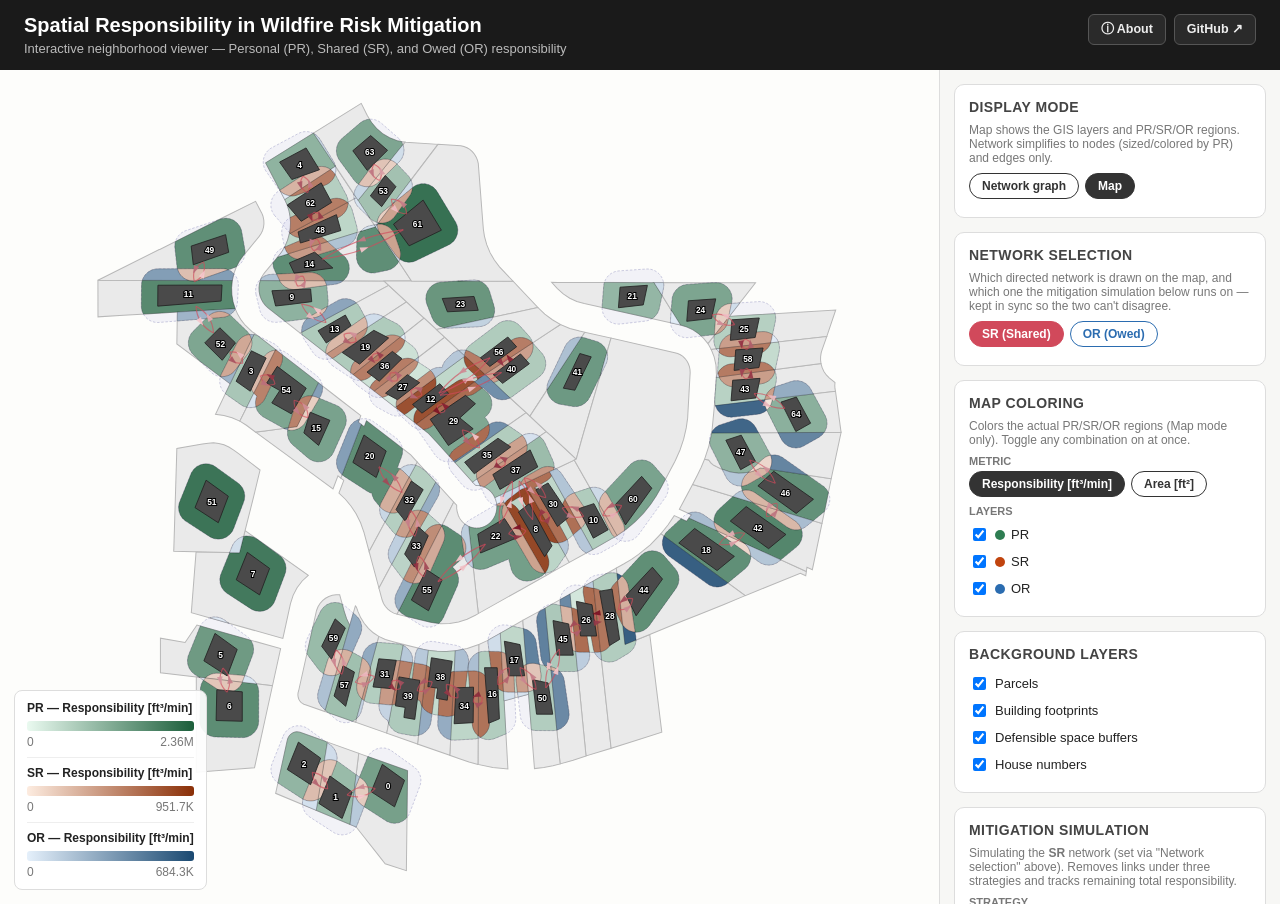
==== docs/index.html @ 60c295e4 "Add interactive PR/SR/OR neighborhood viewer and publish via GitHub Pages - visualization/: HTML/CSS" ====
<!DOCTYPE html>
<html lang="en">
<head>
<meta charset="UTF-8">
<meta name="viewport" content="width=device-width, initial-scale=1, maximum-scale=1">
<title>Spatial Responsibility — Interactive Neighborhood Viewer</title>
<link rel="stylesheet" href="styles.css">
</head>
<body>
<header>
  <div class="header-text">
    <h1>Spatial Responsibility in Wildfire Risk Mitigation</h1>
    <p class="subtitle">Interactive neighborhood viewer &mdash; Personal (PR), Shared (SR), and Owed (OR) responsibility</p>
  </div>
  <div class="header-links">
    <button id="about-btn" class="header-btn">&#9432; About</button>
    <a href="https://github.com/minhokim93/spatial-responsibility" target="_blank" rel="noopener" class="header-btn">GitHub &#8599;</a>
  </div>
</header>

<div id="about-modal" class="modal-overlay hidden">
  <div class="modal-card">
    <button id="about-close" class="popup-close" aria-label="Close">&times;</button>
    <h2>About this viewer</h2>
    <p>This tool visualizes three spatial responsibility metrics for wildfire defensible-space mitigation in a single wildland-urban-interface neighborhood:</p>
    <ul>
      <li><b class="pr-label">PR &mdash; Personal Responsibility</b>: the part of a homeowner's own defensible space that lies on their own parcel and doesn't overlap any neighbor's defensible space.</li>
      <li><b class="sr-label">SR &mdash; Shared Responsibility</b>: area where two neighbors' defensible space buffers overlap, attributed to whichever parcel the overlap physically sits on.</li>
      <li><b class="or-label">OR &mdash; Owed Responsibility</b>: area on a homeowner's own parcel that is only reachable by a neighbor's defensible space buffer (not their own) &mdash; mitigation the homeowner owes because a neighbor's buffer happens to reach their land. Directed edges point toward whoever owes.</li>
    </ul>
    <p>Each metric is reported both as raw geometric <b>area [ft&sup2;]</b> and as area-weighted <b>responsibility [ft&sup3;/min]</b> (area &times; mean wildfire hazard).</p>
    <p><b>How to use it:</b></p>
    <ul>
      <li><b>View</b>: switch between the full GIS map (parcels, buildings, defensible-space buffers, PR/SR/OR region shapes) and a simplified network graph.</li>
      <li><b>Active network</b>: choose SR or OR &mdash; controls both which directed links are drawn and which network the mitigation simulation runs on.</li>
      <li><b>Choropleth layers</b>: toggle PR/SR/OR region shading on or off independently, and switch between area and responsibility units.</li>
      <li>Click any building or node to see its stats and highlight its SR/OR connections.</li>
      <li><b>Mitigation simulation</b>: pick a strategy (random, localized, targeted) and drag the slider to progressively remove links, tracking remaining total responsibility and active sub-networks.</li>
    </ul>
    <p class="citation">Kim, M., Raine, H., Radke, J., &amp; Gonz&aacute;lez, M. C. <i>A Network Approach to Mapping Responsibility in Wildfire Risk Mitigation.</i></p>
  </div>
</div>

<main>
  <section id="map-panel">
    <svg id="map" viewBox="0 0 1000 1000" preserveAspectRatio="xMidYMid meet">
      <!-- Bottom -> top paint order: base GIS, then region fills, then
           buildings/nodes, then links ON TOP of nodes (arrowheads drawn as
           small triangles at each arc's midpoint, not SVG markers, so they
           can be positioned mid-curve), then the click highlight (always
           topmost), then optional house-number labels. -->
      <g id="layer-parcels"></g>
      <g id="layer-ds"></g>
      <g id="layer-regions"></g>
      <g id="layer-buildings"></g>
      <g id="layer-network-nodes"></g>
      <g id="layer-sr-links"></g>
      <g id="layer-or-links"></g>
      <g id="layer-highlight-links"></g>
      <g id="layer-labels"></g>
    </svg>

    <div id="selection-popup" class="hidden">
      <button id="clear-selection" class="popup-close" aria-label="Close">&times;</button>
      <div class="sel-id">House <span id="sel-id"></span></div>
      <table class="stat-table">
        <thead><tr><th></th><th>Area [ft&sup2;]</th><th>Resp. [ft&sup3;/min]</th></tr></thead>
        <tbody>
          <tr><td class="pr-label">PR</td><td id="sel-pr-area"></td><td id="sel-pr-resp"></td></tr>
          <tr><td class="sr-label">SR</td><td id="sel-sr-area"></td><td id="sel-sr-resp"></td></tr>
          <tr><td class="or-label">OR</td><td id="sel-or-area"></td><td id="sel-or-resp"></td></tr>
        </tbody>
      </table>
      <div class="conn-summary">
        <div><span class="swatch" style="background:#d1495b"></span> SR: <span id="sel-sr-in">0</span> in / <span id="sel-sr-out">0</span> out</div>
        <div><span class="swatch" style="background:#2b6cb0"></span> OR: <span id="sel-or-in">0</span> owed to / <span id="sel-or-out">0</span> owed by</div>
      </div>
      <button id="clear-selection-btn" class="clear-btn">Clear selection</button>
    </div>

    <div id="legend"></div>
    <div id="tooltip" class="hidden"></div>
  </section>

  <aside id="sidebar">

    <div class="panel">
      <h2>Display mode</h2>
      <p class="hint">Map shows the GIS layers and PR/SR/OR regions. Network simplifies to nodes (sized/colored by PR) and edges only.</p>
      <div class="pill-row" data-group="view-mode">
        <button class="pill view-pill" data-view="network" style="--pill-color:#333">Network graph</button>
        <button class="pill view-pill active" data-view="map" style="--pill-color:#333">Map</button>
      </div>
    </div>

    <div class="panel">
      <h2>Network selection</h2>
      <p class="hint">Which directed network is drawn on the map, and which one the mitigation simulation below runs on &mdash; kept in sync so the two can't disagree.</p>
      <div class="pill-row" data-group="active-network">
        <button class="pill network-pill" data-network="SR" style="--pill-color:#d1495b">SR (Shared)</button>
        <button class="pill network-pill" data-network="OR" style="--pill-color:#2b6cb0">OR (Owed)</button>
      </div>
    </div>

    <div class="panel">
      <h2>Map coloring</h2>
      <p class="hint">Colors the actual PR/SR/OR regions (Map mode only). Toggle any combination on at once.</p>
      <div class="row-label">Metric</div>
      <div class="pill-row" data-group="choropleth-mode">
        <button class="pill mode-pill active" data-mode="resp" style="--pill-color:#333">Responsibility [ft&sup3;/min]</button>
        <button class="pill mode-pill" data-mode="area" style="--pill-color:#333">Area [ft&sup2;]</button>
      </div>
      <div class="row-label">Layers</div>
      <label class="toggle"><input type="checkbox" class="layer-toggle" data-layer="PR" checked><span class="swatch" style="background:#2e7d52"></span> PR</label>
      <label class="toggle"><input type="checkbox" class="layer-toggle" data-layer="SR" checked><span class="swatch" style="background:#c1440e"></span> SR</label>
      <label class="toggle"><input type="checkbox" class="layer-toggle" data-layer="OR" checked><span class="swatch" style="background:#2b6cb0"></span> OR</label>
    </div>

    <div class="panel">
      <h2>Background layers</h2>
      <label class="toggle"><input type="checkbox" id="toggle-parcels" checked> Parcels</label>
      <label class="toggle"><input type="checkbox" id="toggle-buildings" checked> Building footprints</label>
      <label class="toggle"><input type="checkbox" id="toggle-ds" checked> Defensible space buffers</label>
      <label class="toggle"><input type="checkbox" id="toggle-labels" checked> House numbers</label>
    </div>

    <div class="panel">
      <h2>Mitigation simulation</h2>
      <p class="hint">Simulating the <b><span id="sim-network-label">SR</span></b> network (set via "Network selection" above). Removes links under three strategies and tracks remaining total responsibility.</p>
      <div class="row-label">Strategy</div>
      <div class="pill-row" data-group="sim-strategy">
        <button class="pill sim-pill" data-strategy="random" style="--pill-color:#555">Random</button>
        <button class="pill sim-pill" data-strategy="localized" style="--pill-color:#555">Localized</button>
        <button class="pill sim-pill" data-strategy="targeted" style="--pill-color:#555">Targeted</button>
      </div>

      <div class="slider-row">
        <input type="range" id="sim-slider" min="0" max="100" value="0" step="1">
        <span id="sim-slider-label">0%</span>
      </div>
      <div class="sim-buttons">
        <button id="sim-play">&#9654; Play</button>
        <button id="sim-reset">&#8635; Reset</button>
      </div>
      <div class="sim-stats">
        <div>Links removed: <span id="sim-links-removed">0</span> / <span id="sim-links-total">0</span></div>
        <div>Remaining total: <span id="sim-remaining-pct">100.0%</span></div>
        <div>Active sub-networks: <span id="sim-active-subnets">0</span></div>
      </div>
    </div>

  </aside>
</main>

<script src="data.js"></script>
<script src="app.js"></script>
</body>
</html>
---- docs/styles.css ----
:root {
  --pr-color: #2e7d52;
  --sr-color: #c1440e;
  --or-color: #2b6cb0;
  --sr-link: #d1495b;
  --or-link: #2b6cb0;
  --bg: #f7f7f5;
  --panel-bg: #ffffff;
  --border: #ddd;
  --text: #222;
  --text-muted: #777;
}

* { box-sizing: border-box; }

body {
  margin: 0;
  font-family: -apple-system, BlinkMacSystemFont, "Segoe UI", Helvetica, Arial, sans-serif;
  background: var(--bg);
  color: var(--text);
}

header {
  padding: 14px 24px;
  background: #1a1a1a;
  color: white;
  display: flex;
  align-items: flex-start;
  justify-content: space-between;
  gap: 16px;
}
header h1 { margin: 0; font-size: 20px; }
header .subtitle { margin: 4px 0 0; font-size: 13px; color: #bbb; }

.header-links {
  display: flex;
  gap: 8px;
  flex-shrink: 0;
}
.header-btn {
  border: 1px solid #555;
  background: #2a2a2a;
  color: #eee;
  border-radius: 6px;
  padding: 6px 12px;
  font-size: 12.5px;
  font-weight: 600;
  cursor: pointer;
  text-decoration: none;
  white-space: nowrap;
}
.header-btn:hover { background: #3a3a3a; }

.modal-overlay {
  position: fixed;
  inset: 0;
  background: rgba(0,0,0,0.5);
  display: flex;
  align-items: center;
  justify-content: center;
  z-index: 100;
}
.modal-overlay.hidden { display: none; }
.modal-card {
  position: relative;
  background: white;
  color: var(--text);
  border-radius: 12px;
  padding: 26px 30px;
  max-width: 560px;
  max-height: 80vh;
  overflow-y: auto;
  box-shadow: 0 10px 40px rgba(0,0,0,0.3);
}
.modal-card h2 { margin-top: 0; }
.modal-card ul { padding-left: 20px; margin: 8px 0 16px; }
.modal-card li { margin-bottom: 6px; font-size: 13.5px; line-height: 1.5; }
.modal-card p { font-size: 13.5px; line-height: 1.5; }
.modal-card .citation { font-size: 12px; color: var(--text-muted); font-style: italic; border-top: 1px solid #eee; padding-top: 12px; margin-top: 16px; }
.modal-card .popup-close { font-size: 22px; }

main {
  display: flex;
  height: calc(100vh - 66px);
}

#map-panel {
  flex: 1;
  position: relative;
  background: #fdfdfb;
  border-right: 1px solid var(--border);
  overflow: hidden;
}

#map {
  width: 100%;
  height: 100%;
  display: block;
}

.parcel-shape {
  fill: #eaeaea;
  stroke: #b8b8b8;
  stroke-width: 1.2;
  pointer-events: none;
}

.ds-shape {
  fill: rgba(120, 120, 200, 0.08);
  stroke: rgba(90, 90, 160, 0.35);
  stroke-width: 1;
  stroke-dasharray: 3 2;
  pointer-events: none;
}

.region-shape {
  stroke: rgba(0,0,0,0.35);
  stroke-width: 0.6;
  pointer-events: none;
}

.network-node {
  stroke: #1b1b1b;
  stroke-width: 1.2;
  cursor: pointer;
  transition: stroke-width 0.15s ease;
}
.network-node:hover { stroke: #ff3b30; stroke-width: 2.5; }
.network-node.selected { stroke: #ff3b30; stroke-width: 3; }
.network-node.neighbor { stroke: #ff9500; stroke-width: 2.5; }

.building-shape {
  fill: #4a4a4a;
  stroke: #222;
  stroke-width: 1;
  cursor: pointer;
  transition: fill 0.15s ease, stroke-width 0.15s ease;
}
.building-shape:hover {
  stroke: #ff3b30;
  stroke-width: 2.5;
}
.building-shape.selected {
  stroke: #ff3b30;
  stroke-width: 3;
}
.building-shape.neighbor {
  stroke: #ff9500;
  stroke-width: 2.5;
}

.link-line {
  stroke-width: 1.4;
  fill: none;
  opacity: 0.65;
  pointer-events: none;
}
.link-line.sr { stroke: var(--sr-link); }
.link-line.or { stroke: var(--or-link); }
.link-line.removed { display: none; }

.link-arrowhead {
  opacity: 0.9;
  pointer-events: none;
}
.link-arrowhead.removed { display: none; }

/* Network view: links become the focal element, drawn thicker and more opaque
   so the graph structure is legible without the GIS layers competing for attention. */
#map.mode-network .link-line {
  stroke-width: 2.4;
  opacity: 0.85;
}
#map.mode-network .link-arrowhead { opacity: 1; }

.house-label {
  font-size: 10px;
  font-weight: 700;
  fill: #fff;
  stroke: #000;
  stroke-width: 2.5px;
  paint-order: stroke fill;
  pointer-events: none;
  user-select: none;
}
.house-label.hidden { display: none; }

.link-highlight {
  stroke: #ff3b30;
  stroke-width: 2.6;
  fill: none;
  opacity: 0.95;
  pointer-events: none;
}

#legend {
  position: absolute;
  left: 14px;
  bottom: 14px;
  background: rgba(255,255,255,0.92);
  border: 1px solid var(--border);
  border-radius: 8px;
  padding: 10px 12px;
  font-size: 12px;
  min-width: 160px;
  max-width: 230px;
}
#legend .legend-block + .legend-block { margin-top: 8px; padding-top: 8px; border-top: 1px solid #eee; }
#legend .legend-title { font-weight: 600; margin-bottom: 6px; }
#legend .legend-bar {
  height: 10px;
  border-radius: 3px;
  margin: 4px 0;
}
#legend .legend-range { display: flex; justify-content: space-between; color: var(--text-muted); }

#selection-popup {
  position: absolute;
  left: 14px;
  top: 14px;
  background: rgba(255,255,255,0.97);
  border: 1px solid var(--border);
  border-radius: 10px;
  padding: 12px 14px;
  font-size: 12.5px;
  min-width: 220px;
  max-width: 260px;
  box-shadow: 0 4px 14px rgba(0,0,0,0.12);
  z-index: 15;
}
.popup-close {
  position: absolute;
  top: 6px;
  right: 8px;
  border: none;
  background: none;
  font-size: 18px;
  line-height: 1;
  cursor: pointer;
  color: var(--text-muted);
  padding: 2px 4px;
}
.popup-close:hover { color: #222; }

#tooltip {
  position: absolute;
  pointer-events: none;
  background: rgba(20,20,20,0.92);
  color: white;
  padding: 6px 9px;
  border-radius: 6px;
  font-size: 12px;
  line-height: 1.4;
  z-index: 20;
}
#tooltip.hidden { display: none; }

#sidebar {
  width: 340px;
  overflow-y: auto;
  padding: 14px;
  background: var(--bg);
}

.panel {
  background: var(--panel-bg);
  border: 1px solid var(--border);
  border-radius: 10px;
  padding: 14px;
  margin-bottom: 14px;
}
.panel h2 {
  font-size: 14px;
  margin: 0 0 8px;
  text-transform: uppercase;
  letter-spacing: 0.03em;
  color: #444;
}
.hint { font-size: 12px; color: var(--text-muted); margin: 0 0 8px; }

.group-label, .row-label {
  font-size: 11px;
  font-weight: 600;
  color: var(--text-muted);
  margin: 8px 0 4px;
  text-transform: uppercase;
}

.pill-row {
  display: flex;
  gap: 6px;
  flex-wrap: wrap;
  margin-bottom: 4px;
}

.pill {
  border: 1.5px solid var(--pill-color, #888);
  color: var(--pill-color, #444);
  background: white;
  border-radius: 999px;
  padding: 5px 12px;
  font-size: 12px;
  font-weight: 600;
  cursor: pointer;
  transition: all 0.12s ease;
}
.pill:hover { background: color-mix(in srgb, var(--pill-color, #888) 12%, white); }
.pill.active {
  background: var(--pill-color, #888);
  color: white;
}
.pill-none {
  margin-top: 6px;
  --pill-color: #888;
}

.toggle {
  display: flex;
  align-items: center;
  gap: 6px;
  font-size: 13px;
  padding: 4px 0;
  cursor: pointer;
}
.swatch {
  display: inline-block;
  width: 10px;
  height: 10px;
  border-radius: 50%;
}

.sel-id { font-weight: 700; font-size: 15px; margin-bottom: 8px; }
.stat-table {
  width: 100%;
  border-collapse: collapse;
  font-size: 12.5px;
  margin-bottom: 10px;
}
.stat-table th, .stat-table td {
  padding: 4px 6px;
  text-align: right;
  border-bottom: 1px solid #eee;
}
.stat-table th:first-child, .stat-table td:first-child { text-align: left; }
.pr-label { color: var(--pr-color); font-weight: 700; }
.sr-label { color: var(--sr-color); font-weight: 700; }
.or-label { color: var(--or-color); font-weight: 700; }

.conn-summary { font-size: 12.5px; display: flex; flex-direction: column; gap: 4px; margin-bottom: 10px; }

#sim-play, #sim-reset, .clear-btn {
  border: 1px solid var(--border);
  background: #f0f0ee;
  border-radius: 6px;
  padding: 6px 10px;
  font-size: 12.5px;
  cursor: pointer;
}
#sim-play:hover, #sim-reset:hover, .clear-btn:hover { background: #e6e6e2; }
.clear-btn { width: 100%; margin-top: 4px; }

.slider-row {
  display: flex;
  align-items: center;
  gap: 10px;
  margin: 10px 0 8px;
}
.slider-row input[type=range] { flex: 1; }
#sim-slider-label { font-size: 12.5px; font-weight: 600; width: 42px; text-align: right; }

.sim-buttons { display: flex; gap: 8px; margin-bottom: 10px; }

.sim-stats {
  font-size: 12.5px;
  display: flex;
  flex-direction: column;
  gap: 3px;
  background: #f6f6f3;
  border-radius: 6px;
  padding: 8px 10px;
}

.hidden { display: none !important; }

/* ------------------------------------------------------------------
   Mobile: stack the map above the controls instead of a side-by-side
   layout, give the map a fixed viewport-relative height so it doesn't
   collapse, and let the page itself scroll rather than clipping the
   sidebar. Popup/legend/modal shrink to fit a narrow screen.
   ------------------------------------------------------------------ */
@media (max-width: 820px) {
  header {
    flex-direction: column;
    align-items: flex-start;
    gap: 8px;
    padding: 12px 16px;
  }
  header h1 { font-size: 17px; }
  .header-links { align-self: stretch; }
  .header-btn { flex: 1; text-align: center; }

  main {
    flex-direction: column;
    height: auto;
  }

  #map-panel {
    flex: none;
    width: 100%;
    height: 58vh;
    min-height: 320px;
    border-right: none;
    border-bottom: 1px solid var(--border);
  }

  #sidebar {
    width: 100%;
    max-height: none;
    overflow-y: visible;
    padding: 12px;
  }

  #selection-popup {
    left: 8px;
    top: 8px;
    right: 8px;
    max-width: none;
    padding: 10px 12px;
    font-size: 12px;
  }

  #legend {
    left: 8px;
    bottom: 8px;
    max-width: 45vw;
    padding: 8px 10px;
    font-size: 11px;
  }

  .modal-card {
    max-width: 92vw;
    max-height: 85vh;
    padding: 20px 18px;
  }

  /* Slightly larger tap targets */
  .pill { padding: 8px 13px; }
  .toggle { padding: 7px 0; font-size: 14px; }
  .toggle input[type="checkbox"] { width: 18px; height: 18px; }
}
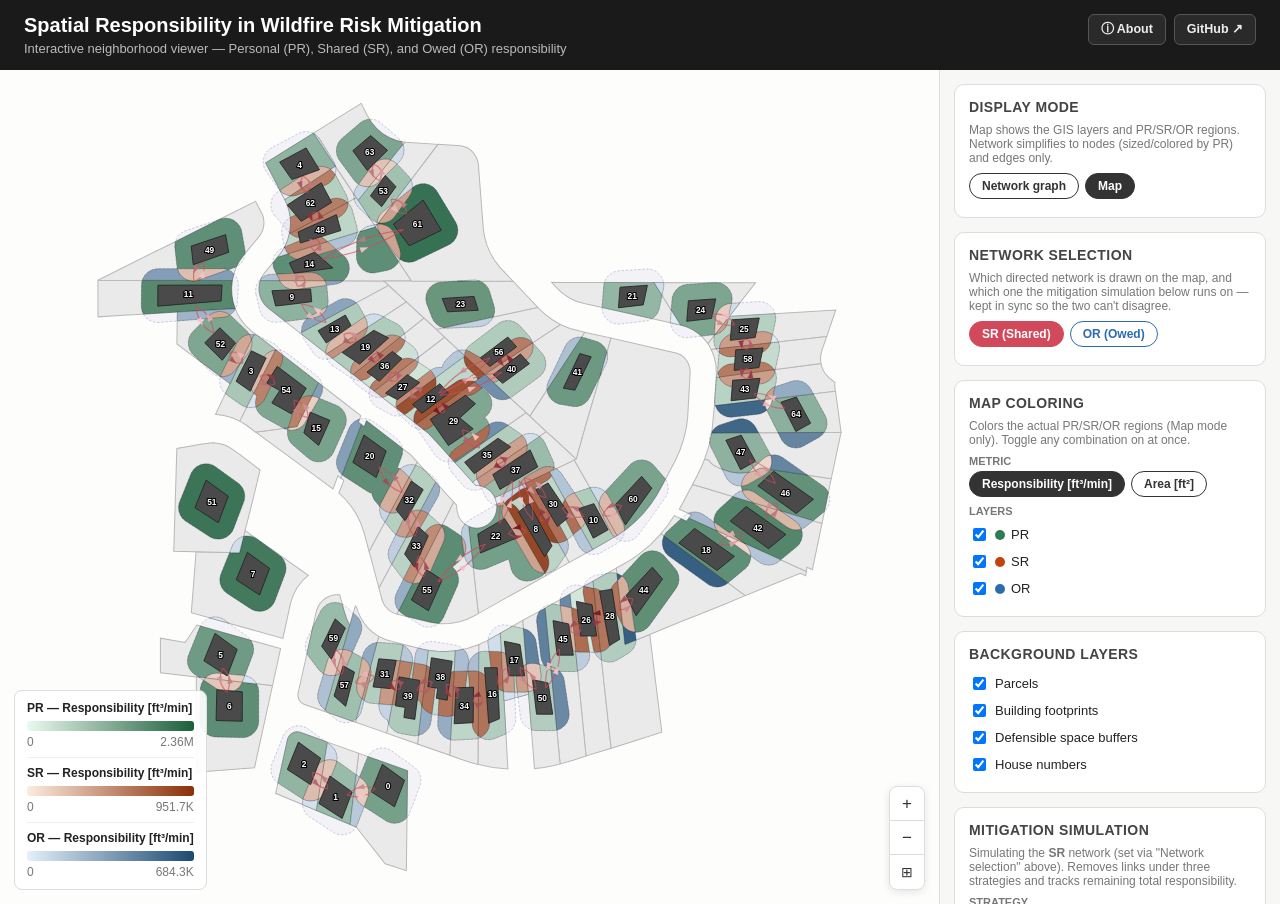
==== commit 9ecb4240: "Add zoom/pan controls and tighten mobile panel sizing - Wheel zoom (toward cursor), drag pan, pinch-" ====
--- a/docs/index.html
+++ b/docs/index.html
@@ -44,21 +44,32 @@
 <main>
   <section id="map-panel">
     <svg id="map" viewBox="0 0 1000 1000" preserveAspectRatio="xMidYMid meet">
-      <!-- Bottom -> top paint order: base GIS, then region fills, then
-           buildings/nodes, then links ON TOP of nodes (arrowheads drawn as
-           small triangles at each arc's midpoint, not SVG markers, so they
-           can be positioned mid-curve), then the click highlight (always
-           topmost), then optional house-number labels. -->
-      <g id="layer-parcels"></g>
-      <g id="layer-ds"></g>
-      <g id="layer-regions"></g>
-      <g id="layer-buildings"></g>
-      <g id="layer-network-nodes"></g>
-      <g id="layer-sr-links"></g>
-      <g id="layer-or-links"></g>
-      <g id="layer-highlight-links"></g>
-      <g id="layer-labels"></g>
+      <!-- #viewport carries the pan/zoom transform; every rendering function
+           still draws into the fixed 0-1000 coordinate space untouched, so
+           zoom/pan needed no changes anywhere else. -->
+      <g id="viewport">
+        <!-- Bottom -> top paint order: base GIS, then region fills, then
+             buildings/nodes, then links ON TOP of nodes (arrowheads drawn as
+             small triangles at each arc's midpoint, not SVG markers, so they
+             can be positioned mid-curve), then the click highlight (always
+             topmost), then optional house-number labels. -->
+        <g id="layer-parcels"></g>
+        <g id="layer-ds"></g>
+        <g id="layer-regions"></g>
+        <g id="layer-buildings"></g>
+        <g id="layer-network-nodes"></g>
+        <g id="layer-sr-links"></g>
+        <g id="layer-or-links"></g>
+        <g id="layer-highlight-links"></g>
+        <g id="layer-labels"></g>
+      </g>
     </svg>
+
+    <div id="zoom-controls">
+      <button id="zoom-in" aria-label="Zoom in">+</button>
+      <button id="zoom-out" aria-label="Zoom out">&minus;</button>
+      <button id="zoom-reset" aria-label="Reset view">&#8862;</button>
+    </div>
 
     <div id="selection-popup" class="hidden">
       <button id="clear-selection" class="popup-close" aria-label="Close">&times;</button>
--- a/docs/styles.css
+++ b/docs/styles.css
@@ -96,7 +96,38 @@
   width: 100%;
   height: 100%;
   display: block;
-}
+  touch-action: none; /* we handle pan/pinch-zoom ourselves */
+  cursor: grab;
+}
+#map.panning { cursor: grabbing; }
+
+#zoom-controls {
+  position: absolute;
+  right: 14px;
+  bottom: 14px;
+  display: flex;
+  flex-direction: column;
+  background: rgba(255,255,255,0.92);
+  border: 1px solid var(--border);
+  border-radius: 8px;
+  overflow: hidden;
+  box-shadow: 0 2px 8px rgba(0,0,0,0.1);
+  z-index: 15;
+}
+#zoom-controls button {
+  width: 34px;
+  height: 34px;
+  border: none;
+  background: none;
+  border-bottom: 1px solid var(--border);
+  font-size: 17px;
+  line-height: 1;
+  cursor: pointer;
+  color: #333;
+}
+#zoom-controls button:last-child { border-bottom: none; }
+#zoom-controls button:hover { background: #f0f0ee; }
+#zoom-reset { font-size: 14px !important; }
 
 .parcel-shape {
   fill: #eaeaea;
@@ -421,21 +452,40 @@
   }
 
   #selection-popup {
-    left: 8px;
-    top: 8px;
-    right: 8px;
-    max-width: none;
-    padding: 10px 12px;
-    font-size: 12px;
-  }
+    left: 6px;
+    top: 6px;
+    right: auto;
+    min-width: 0;
+    width: 45vw;
+    max-width: 190px;
+    max-height: 46vh;
+    overflow-y: auto;
+    padding: 8px 9px 6px;
+    font-size: 10.5px;
+  }
+  #selection-popup .sel-id { font-size: 12px; margin-bottom: 5px; }
+  #selection-popup .stat-table { font-size: 10px; margin-bottom: 6px; }
+  #selection-popup .stat-table th, #selection-popup .stat-table td { padding: 2px 3px; }
+  #selection-popup .conn-summary { font-size: 10px; gap: 2px; margin-bottom: 6px; }
+  #selection-popup .clear-btn { padding: 4px 8px; font-size: 10.5px; }
+  #selection-popup .popup-close { font-size: 15px; top: 3px; right: 4px; }
 
   #legend {
-    left: 8px;
-    bottom: 8px;
-    max-width: 45vw;
-    padding: 8px 10px;
-    font-size: 11px;
-  }
+    left: 6px;
+    bottom: 6px;
+    width: 34vw;
+    max-width: 130px;
+    max-height: 30vh;
+    overflow-y: auto;
+    padding: 6px 8px;
+    font-size: 9.5px;
+  }
+  #legend .legend-block + .legend-block { margin-top: 5px; padding-top: 5px; }
+  #legend .legend-title { margin-bottom: 3px; line-height: 1.25; }
+  #legend .legend-bar { height: 7px; margin: 2px 0; }
+
+  #zoom-controls { right: 8px; bottom: 6px; }
+  #zoom-controls button { width: 28px; height: 28px; font-size: 15px; }
 
   .modal-card {
     max-width: 92vw;
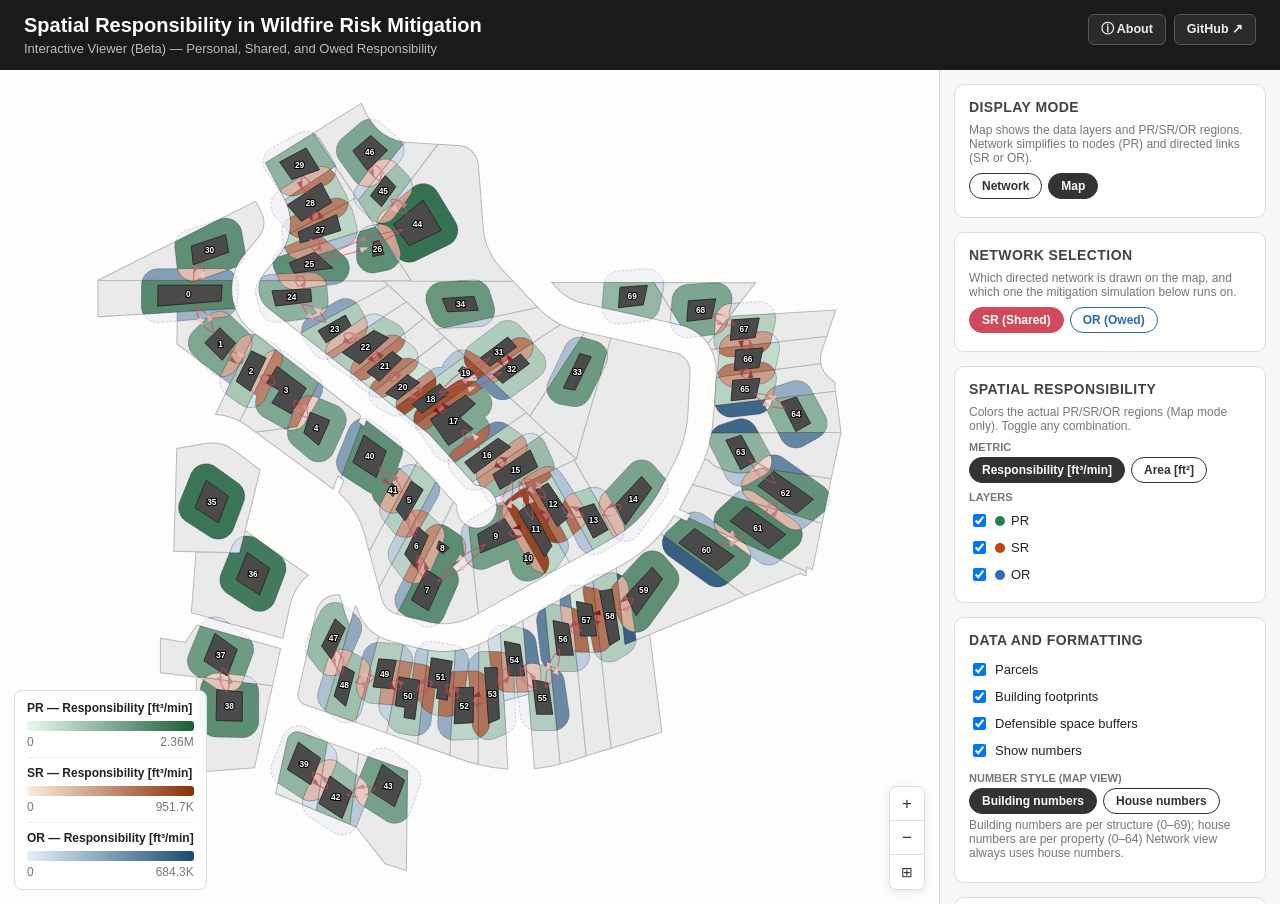
==== commit b9625442: "Show all 70 buildings individually and add building/house number toggle - export_data.py now exports" ====
--- a/docs/index.html
+++ b/docs/index.html
@@ -3,14 +3,14 @@
 <head>
 <meta charset="UTF-8">
 <meta name="viewport" content="width=device-width, initial-scale=1, maximum-scale=1">
-<title>Spatial Responsibility — Interactive Neighborhood Viewer</title>
+<title>Spatial Responsibility — Interactive Viewer (Beta)</title>
 <link rel="stylesheet" href="styles.css">
 </head>
 <body>
 <header>
   <div class="header-text">
     <h1>Spatial Responsibility in Wildfire Risk Mitigation</h1>
-    <p class="subtitle">Interactive neighborhood viewer &mdash; Personal (PR), Shared (SR), and Owed (OR) responsibility</p>
+    <p class="subtitle">Interactive Viewer (Beta) &mdash; Personal, Shared, and Owed Responsibility</p>
   </div>
   <div class="header-links">
     <button id="about-btn" class="header-btn">&#9432; About</button>
@@ -22,18 +22,18 @@
   <div class="modal-card">
     <button id="about-close" class="popup-close" aria-label="Close">&times;</button>
     <h2>About this viewer</h2>
-    <p>This tool visualizes three spatial responsibility metrics for wildfire defensible-space mitigation in a single wildland-urban-interface neighborhood:</p>
+    <p>This tool visualizes spatial responsibility metrics for wildfire defensible space mitigation in a demonstration neighborhood. We assume defensible spaces can overlap property boundaries as 30-ft buffers (Zones 0 and 1 combined). We also use rate of spread (ROS) as a proxy of wildfire hazard to calculate responsibility values in our study. To note however, the responsibility metric is agnostic to the metric. Users can apply other risk metrics of their choice:</p>
     <ul>
-      <li><b class="pr-label">PR &mdash; Personal Responsibility</b>: the part of a homeowner's own defensible space that lies on their own parcel and doesn't overlap any neighbor's defensible space.</li>
-      <li><b class="sr-label">SR &mdash; Shared Responsibility</b>: area where two neighbors' defensible space buffers overlap, attributed to whichever parcel the overlap physically sits on.</li>
-      <li><b class="or-label">OR &mdash; Owed Responsibility</b>: area on a homeowner's own parcel that is only reachable by a neighbor's defensible space buffer (not their own) &mdash; mitigation the homeowner owes because a neighbor's buffer happens to reach their land. Directed edges point toward whoever owes.</li>
+      <li><b class="pr-label">PR &mdash; Personal Responsibility</b>: Region of homeowner's own defensible space that lies on their own parcel and doesn't overlap any neighbor's defensible space.</li>
+      <li><b class="sr-label">SR &mdash; Shared Responsibility</b>: Region where two neighbors' defensible space buffers overlap, attributed to whichever parcel the overlap lies on.</li>
+      <li><b class="or-label">OR &mdash; Owed Responsibility</b>: Region where homeowner's defensible space overlaps with neighbor's parcel, but not their defensible space (Directed links point toward whoever owes).</li>
     </ul>
-    <p>Each metric is reported both as raw geometric <b>area [ft&sup2;]</b> and as area-weighted <b>responsibility [ft&sup3;/min]</b> (area &times; mean wildfire hazard).</p>
+    <p>Each metric is reported both as <b>area [ft&sup2;]</b> and as area-weighted <b>responsibility [ft&sup3;/min]</b> (area &times; mean wildfire hazard).</p>
     <p><b>How to use it:</b></p>
     <ul>
-      <li><b>View</b>: switch between the full GIS map (parcels, buildings, defensible-space buffers, PR/SR/OR region shapes) and a simplified network graph.</li>
+      <li><b>View</b>: switch between the full neighborhood map (parcels, buildings, defensible-space buffers, PR/SR/OR region shapes) and a simplified directed network.</li>
       <li><b>Active network</b>: choose SR or OR &mdash; controls both which directed links are drawn and which network the mitigation simulation runs on.</li>
-      <li><b>Choropleth layers</b>: toggle PR/SR/OR region shading on or off independently, and switch between area and responsibility units.</li>
+      <li><b>Spatial responsibility</b>: toggle PR/SR/OR region shading on or off independently, and switch between area and responsibility units.</li>
       <li>Click any building or node to see its stats and highlight its SR/OR connections.</li>
       <li><b>Mitigation simulation</b>: pick a strategy (random, localized, targeted) and drag the slider to progressively remove links, tracking remaining total responsibility and active sub-networks.</li>
     </ul>
@@ -61,7 +61,15 @@
         <g id="layer-sr-links"></g>
         <g id="layer-or-links"></g>
         <g id="layer-highlight-links"></g>
-        <g id="layer-labels"></g>
+        <g id="layer-labels">
+          <!-- Two separate label sets, only one shown at a time: node labels
+               (65, one per network node -- correct for Network view, where
+               only 65 circles exist) and building labels (70, one per raw
+               footprint -- correct for Map view, where all 70 structures are
+               drawn and a shared node's two buildings need distinct numbers). -->
+          <g id="layer-node-labels"></g>
+          <g id="layer-building-labels"></g>
+        </g>
       </g>
     </svg>
 
@@ -97,16 +105,16 @@
 
     <div class="panel">
       <h2>Display mode</h2>
-      <p class="hint">Map shows the GIS layers and PR/SR/OR regions. Network simplifies to nodes (sized/colored by PR) and edges only.</p>
+      <p class="hint">Map shows the data layers and PR/SR/OR regions. Network simplifies to nodes (PR) and directed links (SR or OR).</p>
       <div class="pill-row" data-group="view-mode">
-        <button class="pill view-pill" data-view="network" style="--pill-color:#333">Network graph</button>
+        <button class="pill view-pill" data-view="network" style="--pill-color:#333">Network</button>
         <button class="pill view-pill active" data-view="map" style="--pill-color:#333">Map</button>
       </div>
     </div>
 
     <div class="panel">
       <h2>Network selection</h2>
-      <p class="hint">Which directed network is drawn on the map, and which one the mitigation simulation below runs on &mdash; kept in sync so the two can't disagree.</p>
+      <p class="hint">Which directed network is drawn on the map, and which one the mitigation simulation below runs on.</p>
       <div class="pill-row" data-group="active-network">
         <button class="pill network-pill" data-network="SR" style="--pill-color:#d1495b">SR (Shared)</button>
         <button class="pill network-pill" data-network="OR" style="--pill-color:#2b6cb0">OR (Owed)</button>
@@ -114,8 +122,8 @@
     </div>
 
     <div class="panel">
-      <h2>Map coloring</h2>
-      <p class="hint">Colors the actual PR/SR/OR regions (Map mode only). Toggle any combination on at once.</p>
+      <h2>Spatial Responsibility</h2>
+      <p class="hint">Colors the actual PR/SR/OR regions (Map mode only). Toggle any combination.</p>
       <div class="row-label">Metric</div>
       <div class="pill-row" data-group="choropleth-mode">
         <button class="pill mode-pill active" data-mode="resp" style="--pill-color:#333">Responsibility [ft&sup3;/min]</button>
@@ -128,16 +136,22 @@
     </div>
 
     <div class="panel">
-      <h2>Background layers</h2>
+      <h2>Data and Formatting</h2>
       <label class="toggle"><input type="checkbox" id="toggle-parcels" checked> Parcels</label>
       <label class="toggle"><input type="checkbox" id="toggle-buildings" checked> Building footprints</label>
       <label class="toggle"><input type="checkbox" id="toggle-ds" checked> Defensible space buffers</label>
-      <label class="toggle"><input type="checkbox" id="toggle-labels" checked> House numbers</label>
+      <label class="toggle"><input type="checkbox" id="toggle-labels" checked> Show numbers</label>
+      <div class="row-label">Number style (Map view)</div>
+      <div class="pill-row" data-group="label-mode">
+        <button class="pill label-mode-pill active" data-label-mode="building" style="--pill-color:#333">Building numbers</button>
+        <button class="pill label-mode-pill" data-label-mode="node" style="--pill-color:#333">House numbers</button>
+      </div>
+      <p class="hint">Building numbers are per structure (0&ndash;69); house numbers are per property (0&ndash;64) Network view always uses house numbers.</p>
     </div>
 
     <div class="panel">
       <h2>Mitigation simulation</h2>
-      <p class="hint">Simulating the <b><span id="sim-network-label">SR</span></b> network (set via "Network selection" above). Removes links under three strategies and tracks remaining total responsibility.</p>
+      <p class="hint">Simulating the <b><span id="sim-network-label">SR</span></b> network (set via "Network selection" above). Link removal via three strategies and tracks remaining total responsibility.</p>
       <div class="row-label">Strategy</div>
       <div class="pill-row" data-group="sim-strategy">
         <button class="pill sim-pill" data-strategy="random" style="--pill-color:#555">Random</button>
